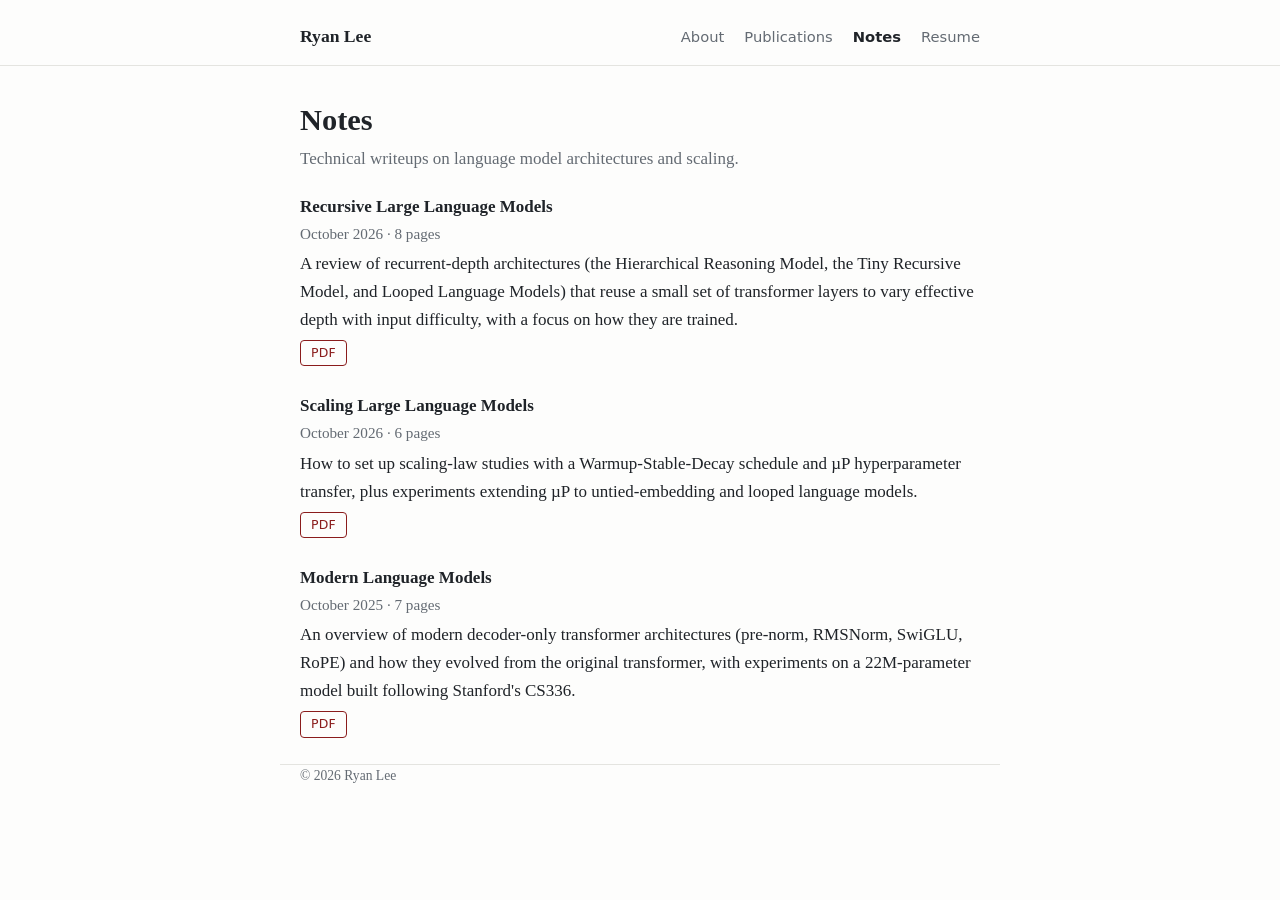
==== notes.html @ 771947a4 "Replace al-folio template with a simple static site About, Publications, Notes, and Resume pages in " ====
<!doctype html>
<html lang="en">
<head>
  <meta charset="utf-8">
  <meta name="viewport" content="width=device-width, initial-scale=1">
  <title>Notes · Ryan Lee</title>
  <link rel="stylesheet" href="style.css">
</head>
<body>
  <header>
    <div class="wrap">
      <a class="site-name" href="index.html">Ryan Lee</a>
      <nav>
        <a href="index.html">About</a>
        <a href="publications.html">Publications</a>
        <a href="notes.html" aria-current="page">Notes</a>
        <a href="resume.html">Resume</a>
      </nav>
    </div>
  </header>

  <main class="wrap">
    <h1>Notes</h1>
    <p class="subtitle">Technical writeups on language model architectures and scaling.</p>

    <ul class="entries">
      <li>
        <div class="entry-title">Recursive Large Language Models</div>
        <div class="entry-meta">October 2026 · 8 pages</div>
        <p class="entry-summary">A review of recurrent-depth architectures (the Hierarchical Reasoning Model, the Tiny Recursive Model, and Looped Language Models) that reuse a small set of transformer layers to vary effective depth with input difficulty, with a focus on how they are trained.</p>
        <div class="buttons"><a href="assets/pdf/notes/recursive-language-models.pdf">PDF</a></div>
      </li>
      <li>
        <div class="entry-title">Scaling Large Language Models</div>
        <div class="entry-meta">October 2026 · 6 pages</div>
        <p class="entry-summary">How to set up scaling-law studies with a Warmup-Stable-Decay schedule and µP hyperparameter transfer, plus experiments extending µP to untied-embedding and looped language models.</p>
        <div class="buttons"><a href="assets/pdf/notes/scaling-language-models.pdf">PDF</a></div>
      </li>
      <li>
        <div class="entry-title">Modern Language Models</div>
        <div class="entry-meta">October 2025 · 7 pages</div>
        <p class="entry-summary">An overview of modern decoder-only transformer architectures (pre-norm, RMSNorm, SwiGLU, RoPE) and how they evolved from the original transformer, with experiments on a 22M-parameter model built following Stanford's CS336.</p>
        <div class="buttons"><a href="assets/pdf/notes/modern-language-models.pdf">PDF</a></div>
      </li>
    </ul>
  </main>

  <footer class="wrap">© 2026 Ryan Lee</footer>
</body>
</html>
---- style.css ----
:root {
  --bg: #fdfdfc;
  --text: #1f2328;
  --muted: #646b73;
  --rule: #e4e4e0;
  --accent: #8a1c1c;
  --accent-bg: #f6eeee;
}

@media (prefers-color-scheme: dark) {
  :root {
    --bg: #16181b;
    --text: #e6e6e3;
    --muted: #9aa0a6;
    --rule: #2c3035;
    --accent: #e08a7e;
    --accent-bg: #2a2020;
  }
}

* { box-sizing: border-box; }

html { -webkit-text-size-adjust: 100%; }

body {
  margin: 0;
  background: var(--bg);
  color: var(--text);
  font: 17px/1.65 Charter, "Bitstream Charter", "Iowan Old Style", Georgia, serif;
}

.wrap {
  max-width: 720px;
  margin: 0 auto;
  padding: 0 20px;
}

a { color: var(--accent); text-decoration: none; }
a:hover { text-decoration: underline; }

/* Header + nav */
header {
  border-bottom: 1px solid var(--rule);
  padding: 22px 0 14px;
  margin-bottom: 36px;
}
header .wrap {
  display: flex;
  flex-wrap: wrap;
  align-items: baseline;
  justify-content: space-between;
  gap: 8px 24px;
}
.site-name { font-weight: 700; font-size: 1.1rem; color: var(--text); }
nav { display: flex; flex-wrap: wrap; gap: 4px 20px; font-family: system-ui, -apple-system, sans-serif; font-size: 0.92rem; }
nav a { color: var(--muted); }
nav a[aria-current="page"] { color: var(--text); font-weight: 600; }

h1 { font-size: 1.9rem; line-height: 1.2; margin: 0 0 6px; }
h2 {
  font-size: 1.15rem;
  margin: 40px 0 12px;
  padding-bottom: 4px;
  border-bottom: 1px solid var(--rule);
}
.subtitle { color: var(--muted); margin: 0 0 20px; }

/* About */
.intro {
  display: flex;
  gap: 32px;
  align-items: flex-start;
}
.intro img {
  width: 180px;
  height: 180px;
  border-radius: 6px;
  object-fit: cover;
  flex-shrink: 0;
}
.links {
  display: flex;
  flex-wrap: wrap;
  gap: 6px 18px;
  font-family: system-ui, -apple-system, sans-serif;
  font-size: 0.92rem;
  margin: 18px 0 0;
  padding: 0;
  list-style: none;
}
@media (max-width: 600px) {
  .intro { flex-direction: column-reverse; gap: 20px; }
  .intro img { width: 140px; height: 140px; }
}

/* Entry lists (publications, notes) */
.entries { list-style: none; margin: 0; padding: 0; }
.entries li { margin: 0 0 26px; }
.entry-title { font-weight: 600; }
.entry-meta { color: var(--muted); font-size: 0.95rem; }
.entry-meta .me { color: var(--text); font-weight: 600; }
.entry-summary { margin: 4px 0 0; }
.buttons { margin-top: 6px; display: flex; gap: 8px; flex-wrap: wrap; }
.buttons a {
  font-family: system-ui, -apple-system, sans-serif;
  font-size: 0.78rem;
  letter-spacing: 0.02em;
  padding: 2px 10px;
  border: 1px solid var(--accent);
  border-radius: 4px;
}
.buttons a:hover { background: var(--accent-bg); text-decoration: none; }

/* Resume */
.cv-item { margin: 0 0 18px; }
.cv-head { display: flex; flex-wrap: wrap; justify-content: space-between; gap: 0 16px; }
.cv-head .when { color: var(--muted); font-size: 0.95rem; }
.cv-item ul { margin: 4px 0 0; padding-left: 20px; }
.cv-item p { margin: 2px 0 0; }

footer {
  margin: 56px 0 32px;
  padding-top: 14px;
  border-top: 1px solid var(--rule);
  color: var(--muted);
  font-size: 0.85rem;
}
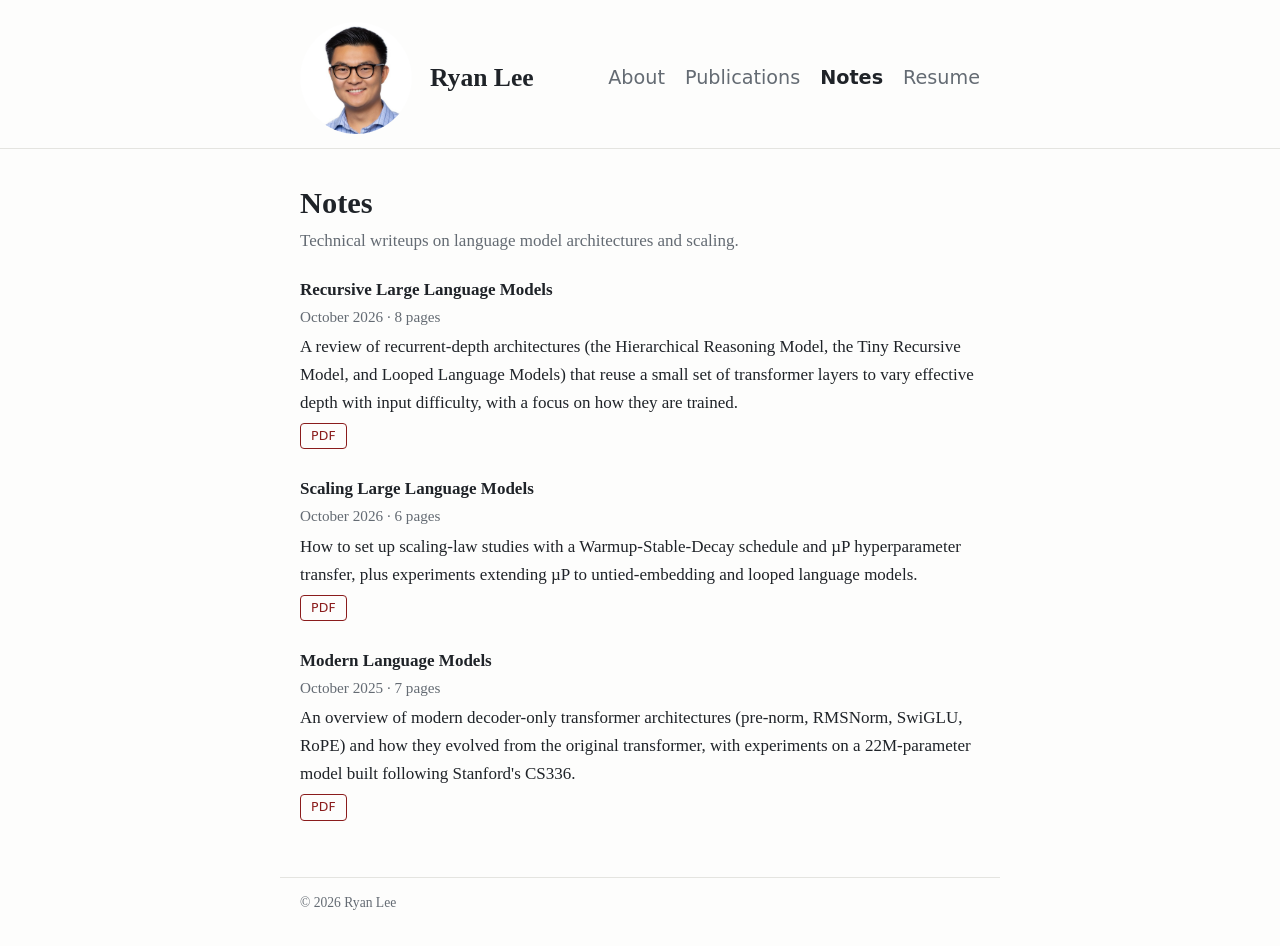
==== commit 58c72a31: "Move headshot into header, rework bio, fix footer spacing Co-Authored-By: Claude Opus 5.5 (1M contex" ====
--- a/notes.html
+++ b/notes.html
@@ -9,7 +9,7 @@
 <body>
   <header>
     <div class="wrap">
-      <a class="site-name" href="index.html">Ryan Lee</a>
+      <a class="site-name" href="index.html"><img class="avatar" src="assets/img/headshot.jpeg" alt="">Ryan Lee</a>
       <nav>
         <a href="index.html">About</a>
         <a href="publications.html">Publications</a>
--- a/style.css
+++ b/style.css
@@ -47,13 +47,32 @@
 header .wrap {
   display: flex;
   flex-wrap: wrap;
-  align-items: baseline;
+  align-items: center;
   justify-content: space-between;
   gap: 8px 24px;
 }
-.site-name { font-weight: 700; font-size: 1.1rem; color: var(--text); }
-nav { display: flex; flex-wrap: wrap; gap: 4px 20px; font-family: system-ui, -apple-system, sans-serif; font-size: 0.92rem; }
+.site-name {
+  display: flex;
+  align-items: center;
+  gap: 18px;
+  font-weight: 700;
+  font-size: 1.6rem;
+  color: var(--text);
+}
+.site-name:hover { text-decoration: none; }
+.avatar {
+  width: 112px;
+  height: 112px;
+  border-radius: 50%;
+  object-fit: cover;
+}
+nav { display: flex; flex-wrap: wrap; gap: 4px 20px; font-family: system-ui, -apple-system, sans-serif; font-size: 1.2rem; }
 nav a { color: var(--muted); }
+@media (max-width: 600px) {
+  .avatar { width: 80px; height: 80px; }
+  .site-name { font-size: 1.4rem; }
+  nav { font-size: 1.05rem; }
+}
 nav a[aria-current="page"] { color: var(--text); font-weight: 600; }
 
 h1 { font-size: 1.9rem; line-height: 1.2; margin: 0 0 6px; }
@@ -66,18 +85,6 @@
 .subtitle { color: var(--muted); margin: 0 0 20px; }
 
 /* About */
-.intro {
-  display: flex;
-  gap: 32px;
-  align-items: flex-start;
-}
-.intro img {
-  width: 180px;
-  height: 180px;
-  border-radius: 6px;
-  object-fit: cover;
-  flex-shrink: 0;
-}
 .links {
   display: flex;
   flex-wrap: wrap;
@@ -87,10 +94,6 @@
   margin: 18px 0 0;
   padding: 0;
   list-style: none;
-}
-@media (max-width: 600px) {
-  .intro { flex-direction: column-reverse; gap: 20px; }
-  .intro img { width: 140px; height: 140px; }
 }
 
 /* Entry lists (publications, notes) */
@@ -118,8 +121,8 @@
 .cv-item ul { margin: 4px 0 0; padding-left: 20px; }
 .cv-item p { margin: 2px 0 0; }
 
-footer {
-  margin: 56px 0 32px;
+footer.wrap {
+  margin: 56px auto 32px;
   padding-top: 14px;
   border-top: 1px solid var(--rule);
   color: var(--muted);
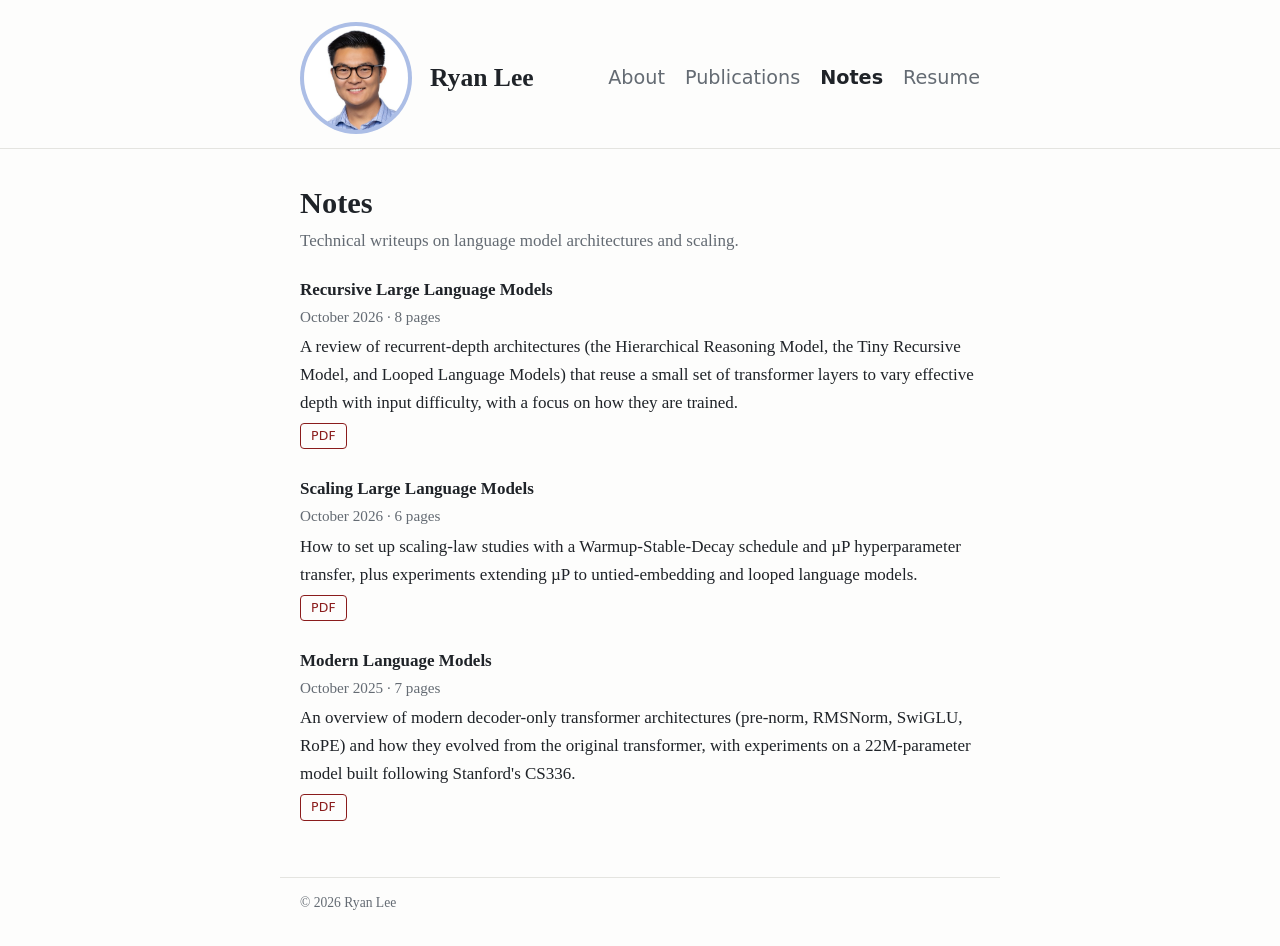
==== commit 925cdf7d: "Version stylesheet link to avoid stale cached CSS Co-Authored-By: Claude Opus 5.5 (1M context) <nore" ====
--- a/notes.html
+++ b/notes.html
@@ -4,7 +4,7 @@
   <meta charset="utf-8">
   <meta name="viewport" content="width=device-width, initial-scale=1">
   <title>Notes · Ryan Lee</title>
-  <link rel="stylesheet" href="style.css">
+  <link rel="stylesheet" href="style.css?v=2">
 </head>
 <body>
   <header>
--- a/style.css
+++ b/style.css
@@ -63,6 +63,8 @@
 .avatar {
   width: 112px;
   height: 112px;
+  padding: 4px;
+  background: #acbee6;  /* light blue sampled from the shirt in the headshot */
   border-radius: 50%;
   object-fit: cover;
 }
@@ -114,6 +116,30 @@
 }
 .buttons a:hover { background: var(--accent-bg); text-decoration: none; }
 
+/* Publication thumbnails */
+.entries li.pub {
+  display: grid;
+  grid-template-columns: 180px 1fr;
+  gap: 20px;
+  align-items: start;
+}
+.thumb {
+  display: flex;
+  align-items: center;
+  justify-content: center;
+  aspect-ratio: 4 / 3;
+  padding: 8px;
+  background: #fff;  /* figures have white backgrounds; keep them on white in dark mode too */
+  border: 1px solid var(--rule);
+  border-radius: 6px;
+  overflow: hidden;
+}
+.thumb img { max-width: 100%; max-height: 100%; object-fit: contain; }
+@media (max-width: 600px) {
+  .entries li.pub { grid-template-columns: 1fr; gap: 10px; }
+  .thumb { max-width: 280px; }
+}
+
 /* Resume */
 .cv-item { margin: 0 0 18px; }
 .cv-head { display: flex; flex-wrap: wrap; justify-content: space-between; gap: 0 16px; }
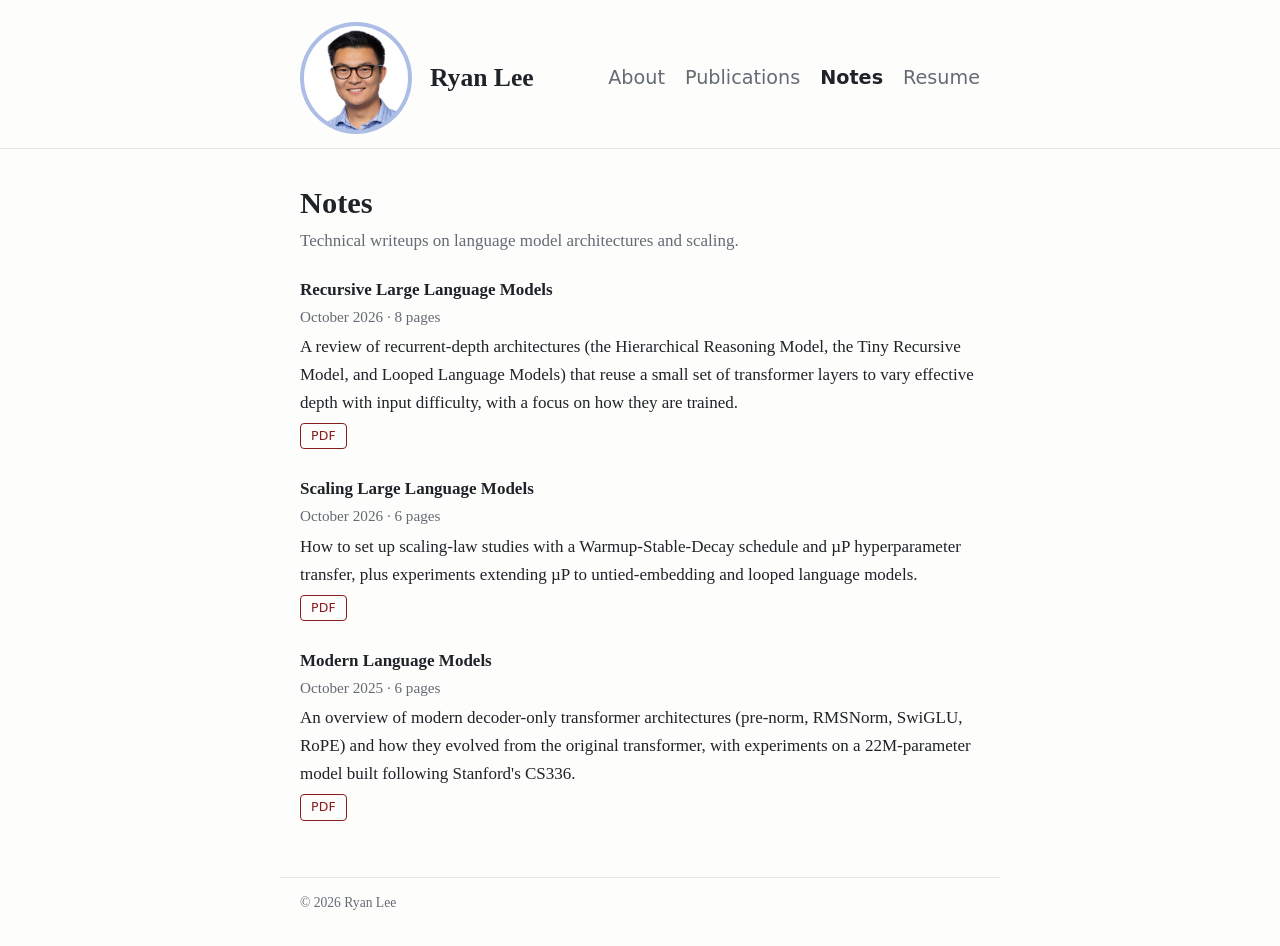
==== commit 91379166: "Remove exploratory page 7 from modern language models notes Co-Authored-By: Claude Opus 5.5 (1M cont" ====
--- a/notes.html
+++ b/notes.html
@@ -38,7 +38,7 @@
       </li>
       <li>
         <div class="entry-title">Modern Language Models</div>
-        <div class="entry-meta">October 2025 · 7 pages</div>
+        <div class="entry-meta">October 2025 · 6 pages</div>
         <p class="entry-summary">An overview of modern decoder-only transformer architectures (pre-norm, RMSNorm, SwiGLU, RoPE) and how they evolved from the original transformer, with experiments on a 22M-parameter model built following Stanford's CS336.</p>
         <div class="buttons"><a href="assets/pdf/notes/modern-language-models.pdf">PDF</a></div>
       </li>
